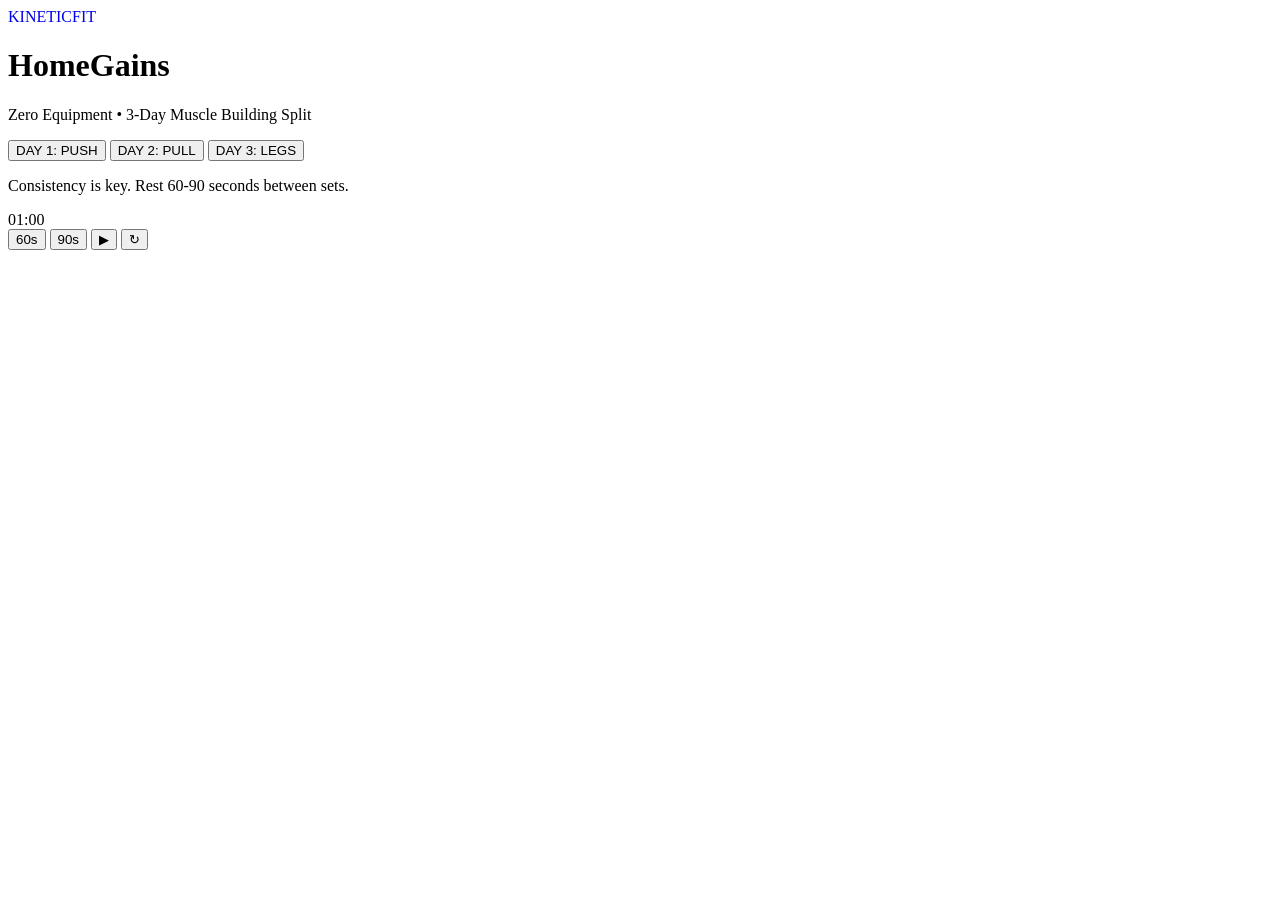
==== index.html @ dce3d88e "Initial commit: index.html" ====
<!DOCTYPE html>
<html lang="en">
<head>
    <meta charset="UTF-8">
    <meta name="viewport" content="width=device-width, initial-scale=1.0">
    <title>HomeGains | Workout Arena</title>
    <meta name="description" content="A comprehensive 3-day push/pull/legs home workout routine requiring zero equipment. Build muscle at home.">
    <meta name="apple-mobile-web-app-capable" content="yes">
    <meta name="apple-mobile-web-app-status-bar-style" content="black-translucent">
    <meta name="apple-mobile-web-app-title" content="HomeGains">
    <meta name="theme-color" content="#030303">
    <link rel="apple-touch-icon" href="icon.svg">
    <link rel="manifest" href="manifest.json">
    <link rel="stylesheet" href="styles.css">
    <link rel="preconnect" href="https://fonts.googleapis.com">
    <link rel="preconnect" href="https://fonts.gstatic.com" crossorigin>
    <link href="https://fonts.googleapis.com/css2?family=Teko:wght@400;600;700&family=Syncopate:wght@700&display=swap" rel="stylesheet">
</head>
<body>
    <div class="noise-overlay"></div>

    <div class="progress-container">
        <div class="progress-bar" id="workout-progress"></div>
    </div>
    <nav class="kinetic-nav">
        <a href="landing.html" style="text-decoration:none;">
            <div class="logo glitch-hover" data-text="KINETICFIT">KINETIC<span>FIT</span></div>
        </a>
    </nav>

    <header class="header">
        <h1 class="header-title glitch-hover" data-text="HomeGains">Home<span class="highlight">Gains</span></h1>
        <p class="subtitle">Zero Equipment • 3-Day Muscle Building Split</p>
    </header>

    <main class="container">
        <div class="tabs">
            <button class="tab-btn active" data-target="push">
                DAY 1: PUSH
            </button>
            <button class="tab-btn" data-target="pull">
                DAY 2: PULL
            </button>
            <button class="tab-btn" data-target="legs">
                DAY 3: LEGS
            </button>
        </div>

        <div id="workout-container" class="content-area">
            <!-- Content will be injected by JavaScript -->
        </div>
    </main>

    <footer>
        <p>Consistency is key. Rest 60-90 seconds between sets.</p>
    </footer>

    <!-- Floating Rest Timer -->
    <div class="floating-timer">
        <div class="timer-display">01:00</div>
        <div class="timer-controls">
            <button id="timer-preset-60" class="timer-btn preset-btn">60s</button>
            <button id="timer-preset-90" class="timer-btn preset-btn">90s</button>
            <button id="timer-start" class="timer-btn action-btn">▶</button>
            <button id="timer-reset" class="timer-btn action-btn">↻</button>
        </div>
    </div>

    <script src="script.js"></script>
    <script>
        if ('serviceWorker' in navigator) {
            window.addEventListener('load', () => {
                navigator.serviceWorker.register('sw.js');
            });
        }
    </script>
</body>
</html>
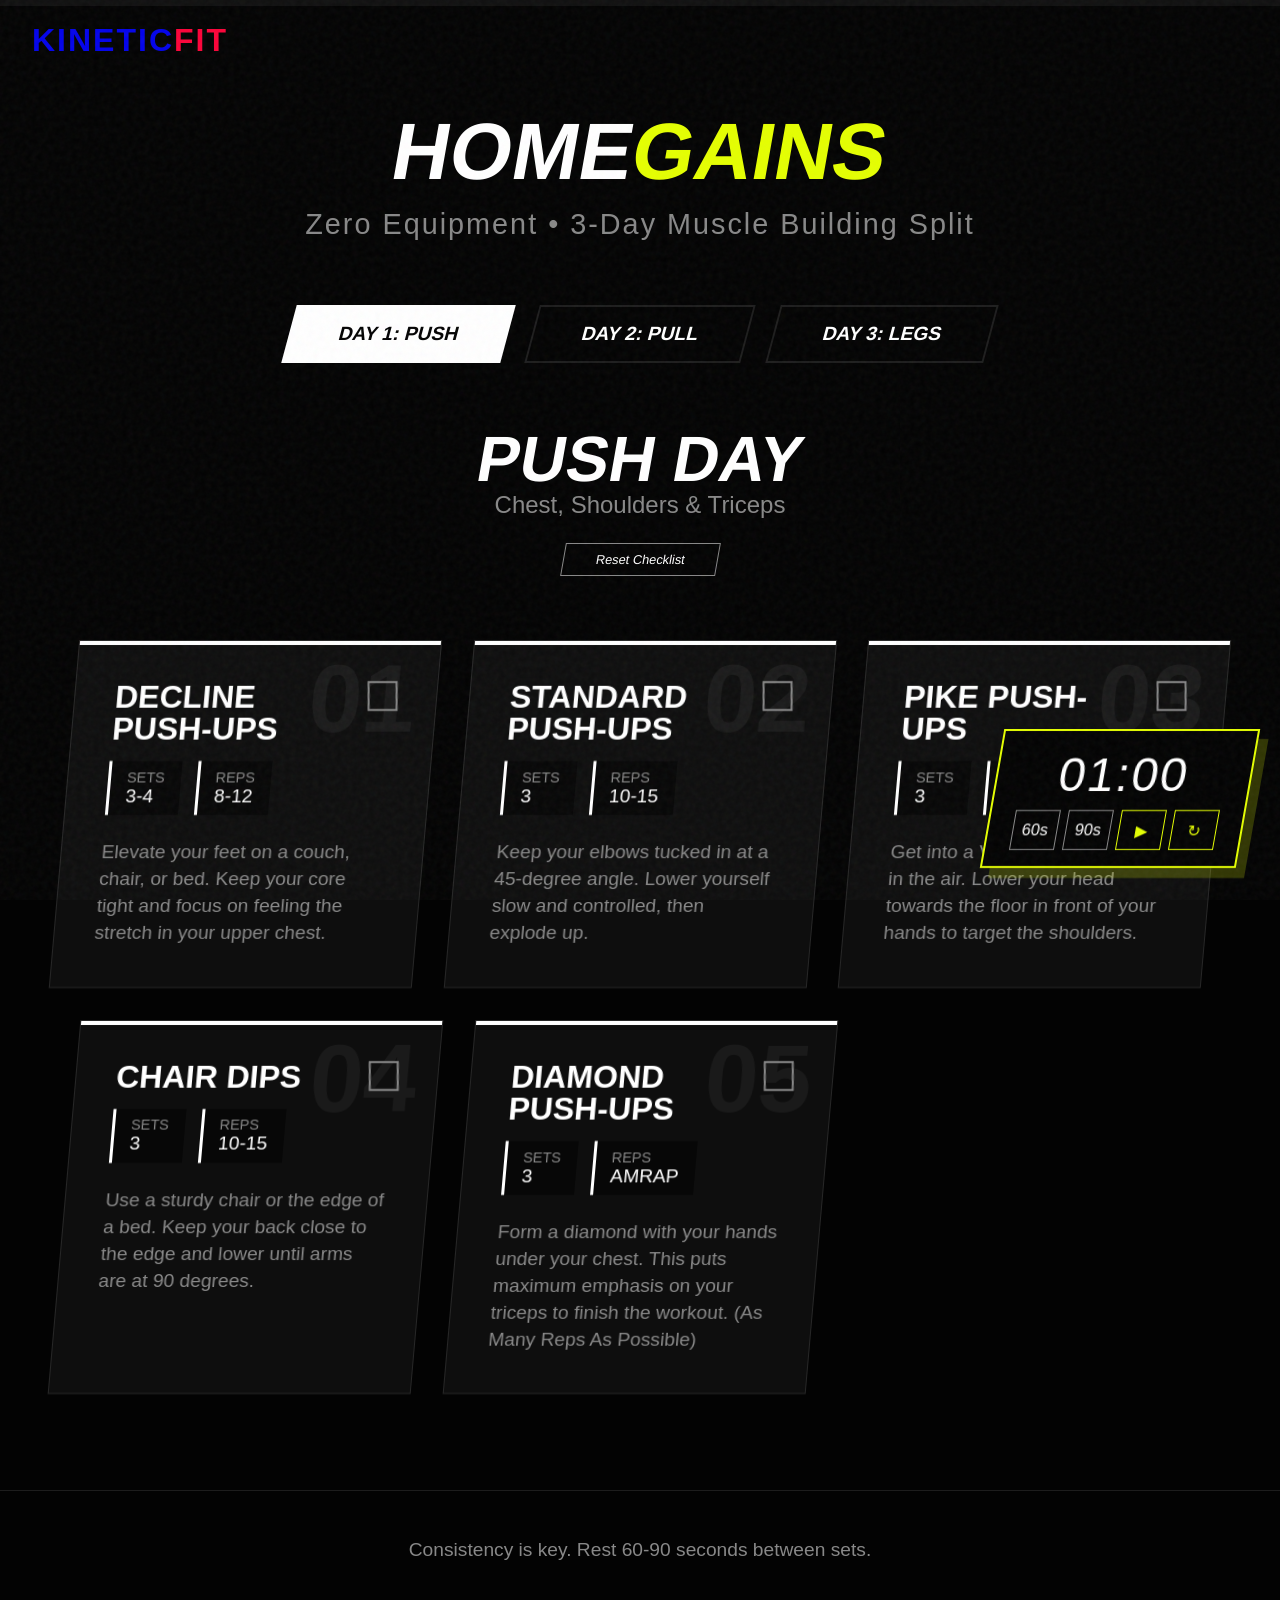
==== commit a51353f8: "Update: index.html" ====
--- a/index.html
+++ b/index.html
@@ -2,7 +2,7 @@
 <html lang="en">
 <head>
     <meta charset="UTF-8">
-    <meta name="viewport" content="width=device-width, initial-scale=1.0">
+    <meta name="viewport" content="width=device-width, initial-scale=1.0, maximum-scale=1.0, user-scalable=no, viewport-fit=cover">
     <title>HomeGains | Workout Arena</title>
     <meta name="description" content="A comprehensive 3-day push/pull/legs home workout routine requiring zero equipment. Build muscle at home.">
     <meta name="apple-mobile-web-app-capable" content="yes">
--- a/styles.css
+++ b/styles.css
@@ -0,0 +1,246 @@
+:root {
+    --bg: #030303;
+    --card-bg: rgba(20, 20, 20, 0.6);
+    --text: #ffffff;
+    --text-muted: #888888;
+    --neon-yellow: #E5FF00;
+    --neon-red: #FF003C;
+    --neon-blue: #00F0FF;
+    --font-heading: 'Syncopate', sans-serif;
+    --font-body: 'Teko', sans-serif;
+    --glass-border: rgba(255, 255, 255, 0.1);
+}
+
+* { margin: 0; padding: 0; box-sizing: border-box; }
+
+body {
+    background-color: var(--bg);
+    color: var(--text);
+    font-family: var(--font-body);
+    overflow-x: hidden;
+    display: flex;
+    flex-direction: column;
+    min-height: 100vh;
+}
+
+/* Noise */
+.noise-overlay {
+    position: fixed;
+    top: 0; left: 0; right: 0; bottom: 0;
+    background: url('data:image/svg+xml;utf8,%3Csvg viewBox="0 0 200 200" xmlns="http://www.w3.org/2000/svg"%3E%3Cfilter id="noiseFilter"%3E%3CfeTurbulence type="fractalNoise" baseFrequency="0.8" numOctaves="3" stitchTiles="stitch"/%3E%3C/filter%3E%3Crect width="100%25" height="100%25" filter="url(%23noiseFilter)"/%3E%3C/svg%3E');
+    opacity: 0.05;
+    z-index: 9998;
+    pointer-events: none;
+}
+
+/* Progress Bar */
+.progress-container {
+    position: fixed; top: 0; left: 0; width: 100%; height: 6px;
+    background: rgba(255, 255, 255, 0.05); z-index: 10000;
+}
+.progress-bar {
+    height: 100%; width: 0%; background: var(--neon-yellow);
+    transition: width 0.5s cubic-bezier(0.165, 0.84, 0.44, 1), background-color 0.5s;
+    box-shadow: 0 0 15px var(--neon-yellow);
+}
+
+/* Glitch Hover */
+.glitch-hover { position: relative; display: inline-block; }
+.glitch-hover:hover::before, .glitch-hover:hover::after {
+    content: attr(data-text); position: absolute; top: 0; left: 0; opacity: 0.8; pointer-events: none;
+}
+.glitch-hover:hover::before {
+    left: 2px; text-shadow: -2px 0 var(--neon-red);
+    animation: glitch-anim-1 0.2s linear infinite alternate-reverse;
+}
+.glitch-hover:hover::after {
+    left: -2px; text-shadow: 2px 0 var(--neon-blue);
+    animation: glitch-anim-2 0.2s linear infinite alternate-reverse;
+}
+@keyframes glitch-anim-1 { 0% { clip-path: inset(20% 0 80% 0); } 100% { clip-path: inset(80% 0 10% 0); } }
+@keyframes glitch-anim-2 { 0% { clip-path: inset(10% 0 60% 0); } 100% { clip-path: inset(50% 0 30% 0); } }
+
+h1, h2, h3, .logo {
+    font-family: var(--font-heading);
+    text-transform: uppercase;
+    line-height: 1;
+}
+
+/* Header & Nav */
+.kinetic-nav {
+    padding: 1.5rem 2rem;
+    position: relative;
+    z-index: 100;
+    mix-blend-mode: difference;
+}
+.logo {
+    font-size: 2rem;
+    font-weight: 700;
+    letter-spacing: 2px;
+}
+.logo span { color: var(--neon-red); }
+
+.header {
+    text-align: center;
+    padding: 2rem 1rem 4rem;
+}
+.header-title {
+    font-size: 5rem;
+    transform: skewX(-10deg);
+    display: inline-block;
+    position: relative;
+}
+.highlight {
+    color: var(--neon-yellow);
+}
+.subtitle {
+    font-size: 1.8rem;
+    color: var(--text-muted);
+    letter-spacing: 2px;
+    margin-top: 1rem;
+}
+
+/* Tabs */
+.container {
+    max-width: 1200px;
+    margin: 0 auto;
+    padding: 0 1.5rem;
+    flex-grow: 1;
+    width: 100%;
+}
+.tabs {
+    display: flex;
+    justify-content: center;
+    gap: 1.5rem;
+    margin-bottom: 4rem;
+    flex-wrap: wrap;
+}
+.tab-btn {
+    background: transparent;
+    border: 2px solid var(--glass-border);
+    color: var(--text);
+    padding: 1rem 3rem;
+    font-family: var(--font-heading);
+    font-size: 1.2rem;
+    font-weight: 700;
+    cursor: pointer;
+    transform: skewX(-15deg);
+    transition: all 0.3s;
+}
+.tab-btn:hover {
+    border-color: var(--neon-yellow);
+    box-shadow: 0 0 15px rgba(229, 255, 0, 0.3);
+}
+.tab-btn.active {
+    background: var(--text);
+    color: var(--bg);
+}
+
+/* Workout Area */
+.section-header { text-align: center; margin-bottom: 4rem; }
+.section-title { font-size: 4rem; transform: skewX(-10deg); display: inline-block; }
+.section-desc { font-size: 1.5rem; color: var(--text-muted); }
+.reset-btn {
+    background: transparent;
+    border: 1px solid var(--text-muted);
+    color: var(--text);
+    padding: 0.5rem 2rem;
+    font-family: var(--font-heading);
+    font-size: 0.8rem;
+    cursor: pointer;
+    transform: skewX(-10deg);
+    margin-top: 1.5rem;
+    transition: all 0.2s;
+}
+.reset-btn:hover { background: var(--neon-red); color: var(--bg); border-color: var(--neon-red); }
+
+/* Grid & Cards */
+.exercises-grid {
+    display: grid;
+    grid-template-columns: repeat(auto-fill, minmax(320px, 1fr));
+    gap: 2rem;
+    margin-bottom: 6rem;
+}
+.exercise-card {
+    background: var(--card-bg);
+    border: 1px solid var(--glass-border);
+    padding: 2.5rem;
+    transform: skewX(-5deg);
+    position: relative;
+    transition: all 0.4s;
+}
+.exercise-card::before {
+    content: ''; position: absolute; top: 0; left: 0;
+    width: 100%; height: 4px; background: var(--card-accent, #fff);
+}
+.exercise-card:hover {
+    transform: skewX(-5deg) translateY(-10px);
+    border-color: var(--card-accent, #fff);
+}
+.exercise-card.completed { opacity: 0.4; filter: grayscale(1); }
+.exercise-card.completed .ex-name { text-decoration: line-through; }
+
+.card-header { display: flex; justify-content: space-between; align-items: flex-start; margin-bottom: 1rem; position: relative; z-index: 2;}
+.ex-name { font-size: 2rem; color: var(--card-accent, #fff); line-height: 1; }
+
+.custom-checkbox {
+    display: block; position: relative; padding-left: 35px; cursor: pointer; font-size: 22px; user-select: none; transform: skewX(5deg);
+}
+.custom-checkbox input { position: absolute; opacity: 0; cursor: pointer; height: 0; width: 0; }
+.checkmark {
+    position: absolute; top: 0; right: 0; height: 30px; width: 30px;
+    background-color: transparent; border: 2px solid var(--text-muted); transition: all 0.2s;
+}
+.custom-checkbox:hover input ~ .checkmark { border-color: var(--text); }
+.custom-checkbox input:checked ~ .checkmark { background-color: var(--card-accent, #fff); border-color: var(--card-accent, #fff); }
+.checkmark:after { content: ""; position: absolute; display: none; }
+.custom-checkbox input:checked ~ .checkmark:after { display: block; }
+.custom-checkbox .checkmark:after {
+    left: 10px; top: 4px; width: 6px; height: 14px; border: solid var(--bg); border-width: 0 3px 3px 0; transform: rotate(45deg);
+}
+
+.ex-number {
+    position: absolute; top: 10px; right: 20px; font-size: 6rem; font-family: var(--font-heading); font-weight: 700; color: rgba(255, 255, 255, 0.05); pointer-events: none; line-height: 1;
+}
+
+.ex-metrics { display: flex; gap: 1rem; margin-bottom: 1.5rem; }
+.metric { background: rgba(0, 0, 0, 0.5); padding: 0.5rem 1rem; font-size: 1.2rem; border-left: 3px solid var(--card-accent, #fff); }
+.metric-label { color: var(--text-muted); font-size: 0.9rem; display: block; text-transform: uppercase; }
+
+.ex-tips { color: var(--text-muted); font-size: 1.2rem; line-height: 1.4; font-weight: 400; }
+
+/* Floating Timer */
+.floating-timer {
+    position: fixed;
+    bottom: calc(2rem + env(safe-area-inset-bottom, 0px)); right: 2rem;
+    background: var(--bg); border: 2px solid var(--neon-yellow);
+    padding: 1rem 1.5rem; z-index: 100; display: flex; flex-direction: column; align-items: center; gap: 0.5rem;
+    transform: skewX(-10deg); box-shadow: 10px 10px 0 rgba(229, 255, 0, 0.2); transition: transform 0.2s;
+}
+.floating-timer:hover { transform: skewX(-10deg) translate(-5px, -5px); box-shadow: 15px 15px 0 rgba(229, 255, 0, 0.4); }
+.timer-display { font-family: var(--font-heading); font-size: 3rem; color: var(--text); letter-spacing: 2px; }
+.timer-controls { display: flex; gap: 0.5rem; }
+.timer-btn {
+    background: transparent; border: 1px solid var(--text-muted); color: var(--text); width: 45px; height: 40px; font-family: var(--font-heading); font-size: 1rem; cursor: pointer; transition: all 0.2s;
+}
+.timer-btn:hover { background: var(--text); color: var(--bg); }
+.timer-btn.action-btn { border-color: var(--neon-yellow); color: var(--neon-yellow); }
+.timer-btn.action-btn:hover { background: var(--neon-yellow); color: var(--bg); }
+
+footer { text-align: center; padding: 3rem; color: var(--text-muted); font-size: 1.2rem; border-top: 1px solid var(--glass-border); margin-top: auto; }
+
+/* Animations */
+@keyframes staggerFadeIn {
+    from { opacity: 0; transform: translateY(50px) skewX(-5deg); }
+    to { opacity: 1; transform: translateY(0) skewX(-5deg); }
+}
+.workout-section { display: none; }
+.workout-section.active-section { display: block; animation: sectionFadeIn 0.5s ease; }
+@keyframes sectionFadeIn { from { opacity: 0; transform: translateY(20px); } to { opacity: 1; transform: translateY(0); } }
+
+@media (max-width: 768px) {
+    .header-title { font-size: 3rem; }
+    .tabs { flex-direction: column; padding: 0 2rem; }
+    .tab-btn { justify-content: center; }
+    .floating-timer { bottom: calc(1rem + env(safe-area-inset-bottom, 0px)); right: 1rem; left: 1rem; flex-direction: row; justify-content: space-between; }
+}
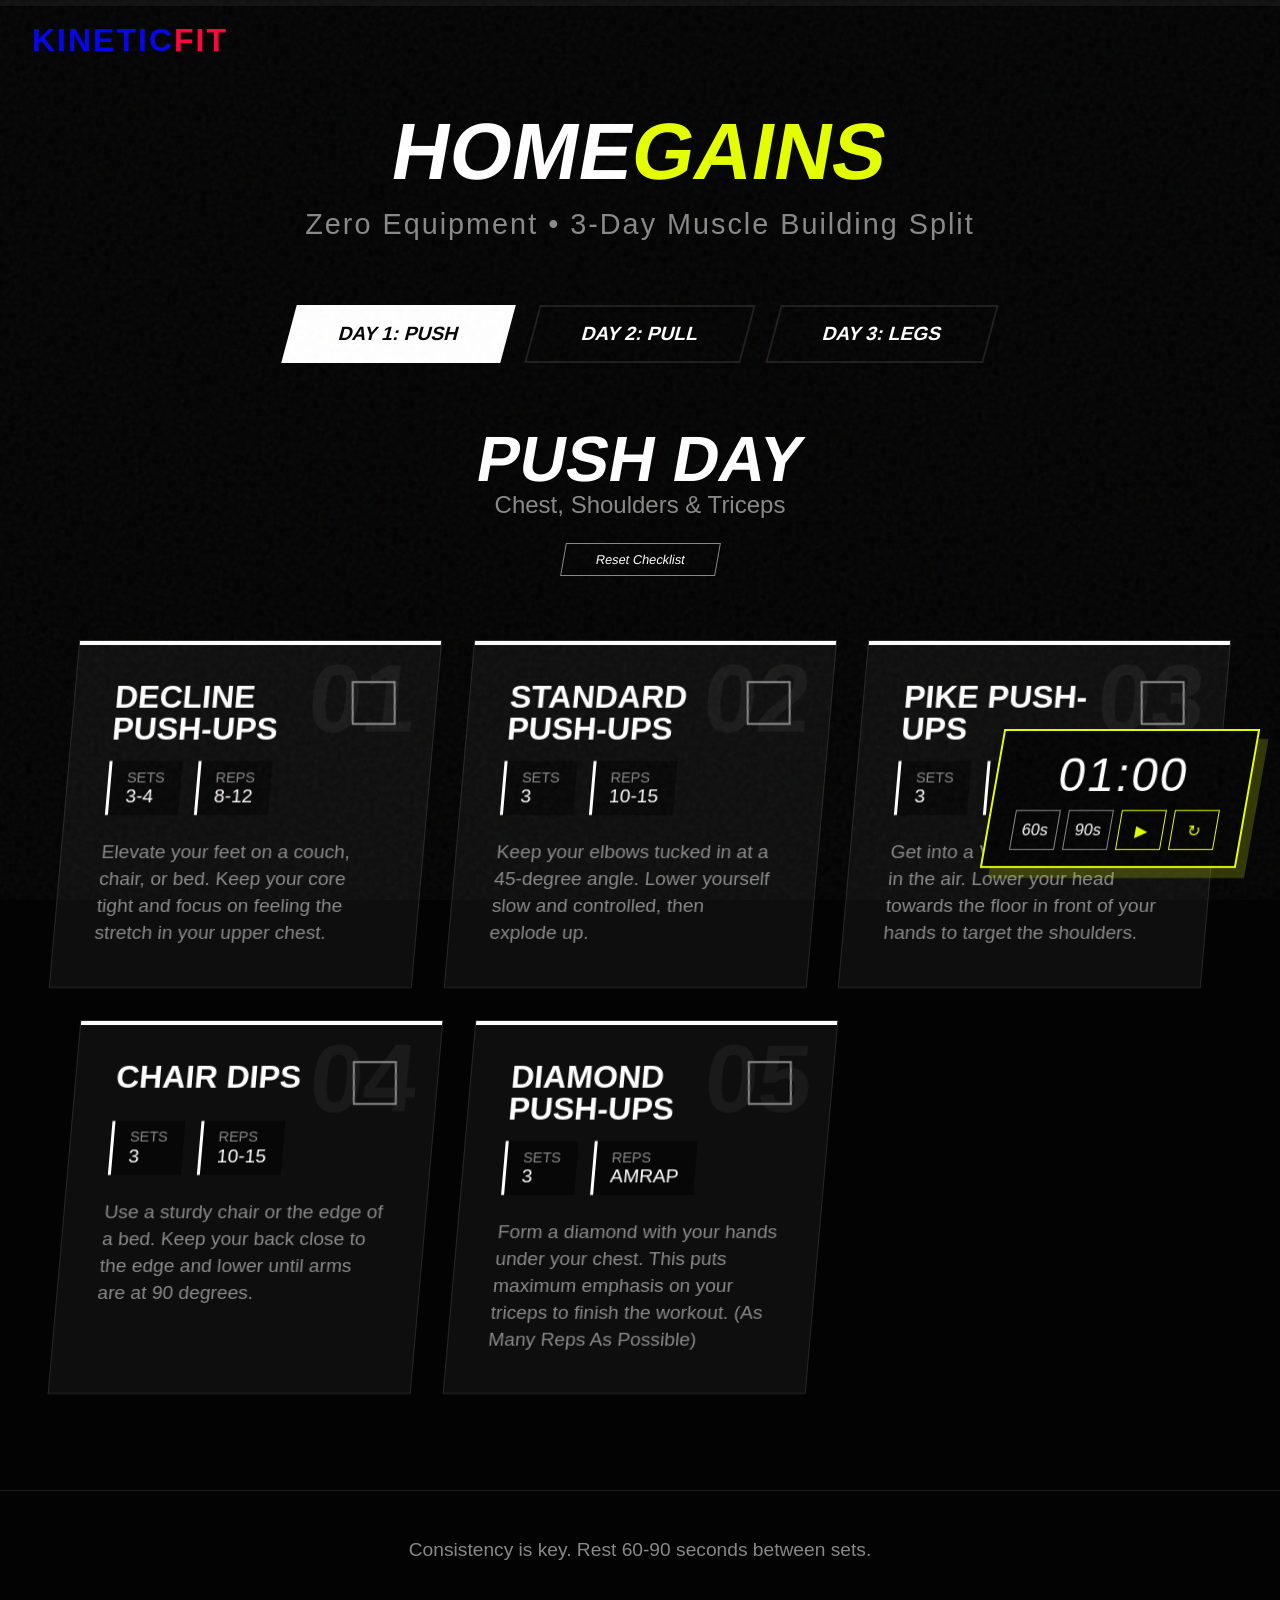
==== commit 4a960d43: "Update: index.html" ====
--- a/index.html
+++ b/index.html
@@ -9,7 +9,7 @@
     <meta name="apple-mobile-web-app-status-bar-style" content="black-translucent">
     <meta name="apple-mobile-web-app-title" content="HomeGains">
     <meta name="theme-color" content="#030303">
-    <link rel="apple-touch-icon" href="icon.svg">
+    <link rel="apple-touch-icon" href="icon.png">
     <link rel="manifest" href="manifest.json">
     <link rel="stylesheet" href="styles.css">
     <link rel="preconnect" href="https://fonts.googleapis.com">
--- a/styles.css
+++ b/styles.css
@@ -20,7 +20,7 @@
     overflow-x: hidden;
     display: flex;
     flex-direction: column;
-    min-height: 100vh;
+    min-height: 100dvh;
 }
 
 /* Noise */
@@ -184,11 +184,12 @@
 .ex-name { font-size: 2rem; color: var(--card-accent, #fff); line-height: 1; }
 
 .custom-checkbox {
-    display: block; position: relative; padding-left: 35px; cursor: pointer; font-size: 22px; user-select: none; transform: skewX(5deg);
+    display: block; position: relative; padding-left: 50px; cursor: pointer; font-size: 22px; user-select: none; transform: skewX(5deg);
+    min-height: 44px;
 }
 .custom-checkbox input { position: absolute; opacity: 0; cursor: pointer; height: 0; width: 0; }
 .checkmark {
-    position: absolute; top: 0; right: 0; height: 30px; width: 30px;
+    position: absolute; top: 0; right: 0; height: 44px; width: 44px;
     background-color: transparent; border: 2px solid var(--text-muted); transition: all 0.2s;
 }
 .custom-checkbox:hover input ~ .checkmark { border-color: var(--text); }
@@ -196,7 +197,7 @@
 .checkmark:after { content: ""; position: absolute; display: none; }
 .custom-checkbox input:checked ~ .checkmark:after { display: block; }
 .custom-checkbox .checkmark:after {
-    left: 10px; top: 4px; width: 6px; height: 14px; border: solid var(--bg); border-width: 0 3px 3px 0; transform: rotate(45deg);
+    left: 15px; top: 8px; width: 8px; height: 20px; border: solid var(--bg); border-width: 0 4px 4px 0; transform: rotate(45deg);
 }
 
 .ex-number {
@@ -242,5 +243,15 @@
     .header-title { font-size: 3rem; }
     .tabs { flex-direction: column; padding: 0 2rem; }
     .tab-btn { justify-content: center; }
-    .floating-timer { bottom: calc(1rem + env(safe-area-inset-bottom, 0px)); right: 1rem; left: 1rem; flex-direction: row; justify-content: space-between; }
-}
+    .floating-timer { 
+        bottom: calc(1rem + env(safe-area-inset-bottom, 0px)); 
+        right: 0.5rem; 
+        left: 0.5rem; 
+        flex-direction: row; 
+        justify-content: space-between; 
+        padding: 0.8rem 1rem; 
+    }
+    .timer-display { font-size: 2.5rem; }
+    .timer-controls { gap: 0.3rem; }
+    .timer-btn { width: 38px; height: 38px; }
+}
